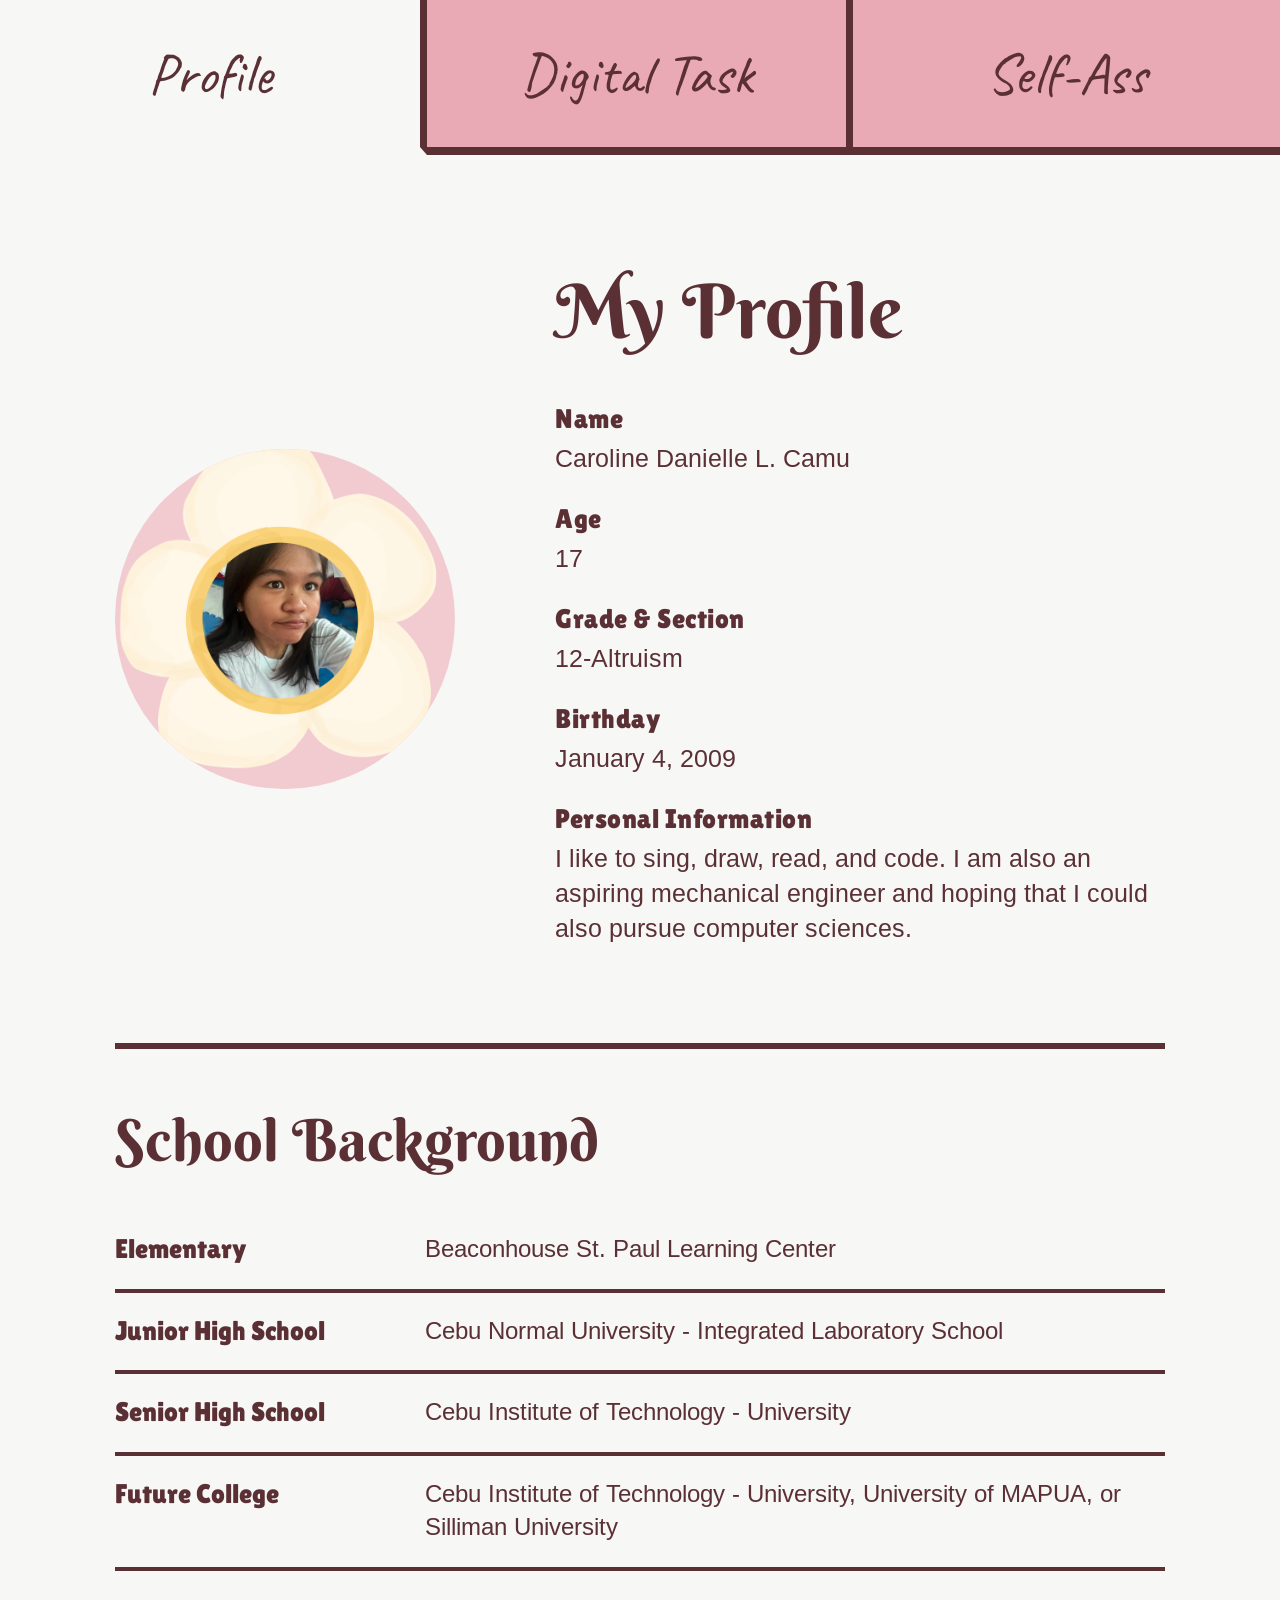
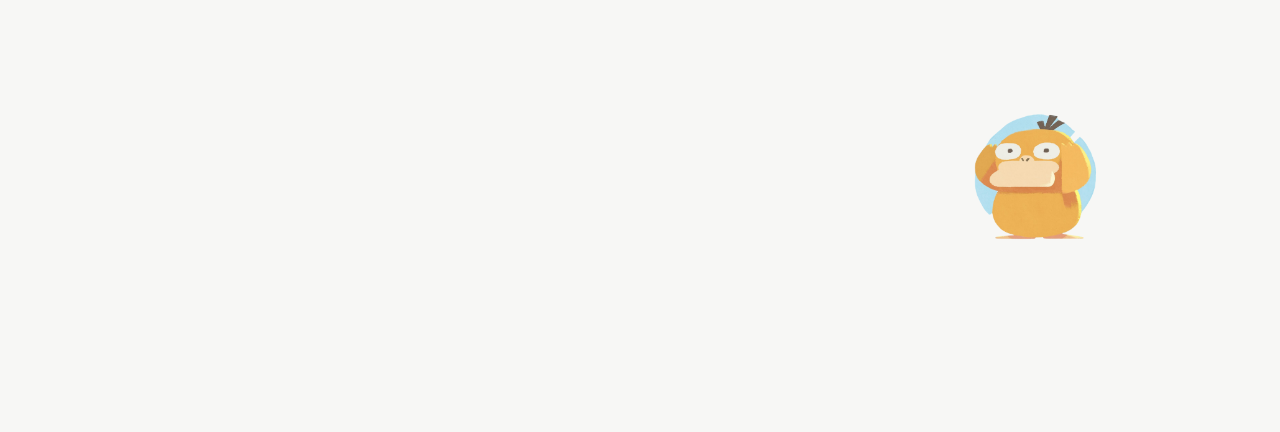
==== profile.html @ 73635ba9 "first commit" ====
<!DOCTYPE html>
<html lang="en">

<head>
    <meta charset="UTF-8">
    <meta name="viewport" content="width=device-width, initial-scale=1.0">

    <title>My Profile</title>

    <link rel="icon" type="image/png" href="ashets/me.png">

    <link href="https://fonts.googleapis.com/css2?family=Arimo:ital,wght@0,400..700;1,400..700&family=Berkshire+Swash&family=Caveat:wght@400..700&family=Lilita+One&family=Lobster&family=Nanum+Pen+Script&family=Share+Tech&display=swap" rel="stylesheet">

    <link rel="stylesheet" href="style.css">
</head>


<body class="section-page">

    <header class="topbar">

        <a href="profile.html" class="nav-item active">
            Profile
        </a>

        <a href="works.html" class="nav-item">
            Digital Task
        </a>

        <a href="selfass.html" class="nav-item">
            Self-Ass
        </a>

    </header>


    <main class="page-content">


        <section class="profile-layout">


            <!-- PROFILE PICTURE -->
            <div class="profile-picture">

                <img
                    src="ashets/me.png"
                    alt="Caroline's profile picture"
                >

            </div>


            <!-- PROFILE INFORMATION -->
            <div class="profile-info">

                <h1>
                    My Profile
                </h1>


                <div class="info-item">

                    <span class="info-label">
                        Name
                    </span>

                    <p>
                        Caroline Danielle L. Camu
                    </p>

                </div>


                <div class="info-item">

                    <span class="info-label">
                        Age
                    </span>

                    <p>
                        17
                    </p>

                </div>


                <!-- ONLY NEW INFORMATION -->
                <div class="info-item">

                    <span class="info-label">
                        Grade &amp; Section
                    </span>

                    <p>
                        12-Altruism
                    </p>

                </div>


                <div class="info-item">

                    <span class="info-label">
                        Birthday
                    </span>

                    <p>
                        January 4, 2009
                    </p>

                </div>


                <div class="info-item">

                    <span class="info-label">
                        Personal Information
                    </span>

                    <p class="long-text">
                        I like to sing, draw, read, and code.
                        I am also an aspiring mechanical engineer
                        and hoping that I could also pursue
                        computer sciences.
                    </p>

                </div>

            </div>

        </section>


        <!-- SCHOOL BACKGROUND -->

        <section class="school-section">

            <h2>
                School Background
            </h2>


            <div class="school-item">

                <span class="school-level">
                    Elementary
                </span>

                <p>
                    Beaconhouse St. Paul Learning Center
                </p>

            </div>


            <div class="school-item">

                <span class="school-level">
                    Junior High School
                </span>

                <p>
                    Cebu Normal University -
                    Integrated Laboratory School
                </p>

            </div>


            <div class="school-item">

                <span class="school-level">
                    Senior High School
                </span>

                <p>
                    Cebu Institute of Technology - University
                </p>

            </div>


            <div class="school-item">

                <span class="school-level">
                    Future College
                </span>

                <p>
                    Cebu Institute of Technology - University,
                    University of MAPUA, or Silliman University
                </p>

            </div>

        </section>


        <!-- DUCK DECORATION -->

        <div class="duck-decoration">

            <img
                src="ashets/duck.png"
                alt="Decorative duck"
            >

        </div>


    </main>

</body>

</html>
---- style.css ----
/* ==================================================
   GOOGLE FONTS
================================================== */

@import url('https://fonts.googleapis.com/css2?family=Arimo:ital,wght@0,400..700;1,400..700&family=Berkshire+Swash&family=Caveat:wght@400..700&family=Lilita+One&family=Lobster&family=Nanum+Pen+Script&family=Share+Tech&display=swap');


/* ==================================================
   COLORS
================================================== */

:root {
    --pink: #e9a9b5;
    --light-pink: #f1cbd0;
    --brown: #5b3035;
    --yellow: #f2b65d;
    --white: #f7f7f5;
}


/* ==================================================
   RESET
================================================== */

* {
    box-sizing: border-box;
    margin: 0;
    padding: 0;
}


html {
    min-height: 100%;
}


body {
    min-height: 100vh;
    background: var(--pink);
    color: var(--brown);
    font-family: 'Arimo', sans-serif;
}


/* ==================================================
   HEADER
================================================== */

.topbar {
    width: 100%;
    height: 155px;

    display: grid;
    grid-template-columns: 1fr 1fr 1fr;

    border-bottom: 8px solid var(--brown);

    position: relative;
    z-index: 10;
}


.nav-item {
    display: flex;
    align-items: center;
    justify-content: center;

    text-align: center;

    padding: 0 20px;

    background: var(--pink);
    color: var(--brown);

    text-decoration: none;

    font-family: 'Caveat', cursive;
    font-size: 58px;
    line-height: 1;

    border-right: 7px solid var(--brown);

    transition:
        background 0.2s ease,
        transform 0.2s ease;
}


.nav-item:last-child {
    border-right: none;
}


.nav-item:hover {
    background: var(--light-pink);
}


/* ==================================================
   ACTIVE HEADER
================================================== */

.nav-item.active {
    background: var(--white);

    border-bottom: 8px solid var(--white);

    margin-bottom: -8px;

    position: relative;
    z-index: 20;
}


/* ==================================================
   PAGE
================================================== */

.section-page {
    background: var(--pink);
}


.page-content {
    width: 100%;
    min-height: calc(100vh - 155px);

    background: var(--white);

    padding: 75px 9% 100px;

    position: relative;
    z-index: 5;
}


/* ==================================================
   PROFILE LAYOUT
================================================== */

.profile-layout {
    width: 100%;

    display: flex;
    align-items: center;

    gap: 100px;

    padding: 35px 0 70px;
}


/* ==================================================
   PROFILE PICTURE
   Circle stays the same size
================================================== */

.profile-picture {
    width: 340px;
    height: 340px;

    flex-shrink: 0;

    background: var(--light-pink);

    border-radius: 50%;

    overflow: hidden;

    display: flex;
    align-items: center;
    justify-content: center;
}


/* ==================================================
   PROFILE IMAGE
   Zoomed inside the circle
================================================== */

.profile-picture img {
    width: 125%;
    height: 125%;

    max-width: none;

    object-fit: cover;

    display: block;

    flex-shrink: 0;
}


/* ==================================================
   PROFILE INFORMATION
================================================== */

.profile-info {
    flex: 1;
}


.profile-info h1 {
    font-family: 'Berkshire Swash', cursive;

    font-size: 75px;

    font-weight: 400;

    margin-bottom: 45px;
}


/* ==================================================
   INFORMATION ITEMS
================================================== */

.info-item {
    margin-bottom: 27px;
}


.info-label {
    display: block;

    font-family: 'Lilita One', sans-serif;

    font-size: 27px;

    letter-spacing: 0.5px;

    margin-bottom: 7px;
}


.info-item p {
    font-family: 'Arimo', sans-serif;

    font-size: 25px;

    line-height: 1.4;
}


.long-text {
    max-width: 750px;
}


/* ==================================================
   SCHOOL BACKGROUND
================================================== */

.school-section {
    width: 100%;

    padding-top: 55px;

    border-top: 6px solid var(--brown);
}


.school-section h2 {
    font-family: 'Berkshire Swash', cursive;

    font-size: 58px;

    font-weight: 400;

    margin-bottom: 35px;
}


.school-item {
    display: grid;

    grid-template-columns: 280px 1fr;

    gap: 30px;

    align-items: start;

    padding: 22px 0;

    border-bottom: 4px solid var(--brown);

    font-size: 24px;
}


.school-level {
    font-family: 'Lilita One', sans-serif;

    font-size: 27px;
}


.school-item p {
    font-family: 'Arimo', sans-serif;

    line-height: 1.4;
}


/* ==================================================
   DUCK DECORATION
================================================== */

.duck-decoration {
    width: 100%;

    display: flex;

    justify-content: flex-end;

    align-items: flex-end;

    margin-top: 50px;

    padding-right: 20px;
}


.duck-decoration img {
    width: 220px;

    height: auto;

    display: block;
}


/* ==================================================
   DIGITAL TASKS
================================================== */

.tasks-section {
    width: 100%;

    min-height: 600px;
}


.tasks-section h1 {
    font-family: 'Berkshire Swash', cursive;

    font-size: 75px;

    font-weight: 400;

    margin-bottom: 55px;
}


/* ==================================================
   DIGITAL TASK CARD
================================================== */

.digital-task-card {
    width: 100%;

    max-width: 1100px;

    margin: 0 auto;

    text-align: center;
}


.digital-task-link {
    display: block;

    width: 100%;

    text-decoration: none;

    border-radius: 20px;

    overflow: hidden;

    transition:
        transform 0.25s ease,
        box-shadow 0.25s ease;
}


.digital-task-link:hover {
    transform: translateY(-8px);

    box-shadow: 0 12px 0 var(--brown);
}


.digital-task-image {
    display: block;

    width: 100%;
    height: auto;

    border-radius: 20px;

    border: 6px solid var(--brown);
}


.digital-task-card h2 {
    font-family: 'Arimo', sans-serif;

    font-size: 28px;

    font-weight: 700;

    line-height: 1.4;

    color: var(--brown);

    margin-top: 30px;
}


/* ==================================================
   SELF-ASSESSMENT
================================================== */

.assessment-section {
    width: 100%;

    min-height: 600px;
}


.assessment-card {
    width: 100%;

    background: var(--pink);

    padding: 45px 60px 55px;

    border-radius: 4px;

    border: 3px solid rgba(91, 48, 53, 0.08);
}


/* ==================================================
   ASSESSMENT TITLE
================================================== */

.assessment-card h1 {
    font-family: 'Caveat', cursive;

    font-size: 72px;

    font-weight: 500;

    color: var(--brown);

    margin-bottom: 25px;
}


/* ==================================================
   ASSESSMENT LINES
================================================== */

.assessment-line {
    width: 95%;

    height: 5px;

    background: var(--brown);

    border-radius: 50%;

    margin: 25px auto;

    transform: rotate(-1deg);
}


/* ==================================================
   ASSESSMENT ANSWER
================================================== */

.assessment-answer {
    font-family: 'Caveat', cursive;

    font-size: 32px;

    line-height: 1.4;

    color: var(--brown);

    max-width: 1200px;

    margin: 30px auto;

    text-align: left;
}


/* ==================================================
   TABLET
================================================== */

@media (max-width: 900px) {

    .topbar {
        height: 130px;
    }


    .nav-item {
        font-size: 43px;
        padding: 0 12px;
    }


    .page-content {
        min-height: calc(100vh - 130px);

        padding: 60px 7% 80px;
    }


    /* PROFILE */

    .profile-layout {
        flex-direction: column;

        align-items: flex-start;

        gap: 50px;
    }


    .profile-picture {
        width: 340px;
        height: 340px;
    }


    .profile-picture img {
        width: 125%;
        height: 125%;
    }


    .profile-info h1,
    .tasks-section h1 {
        font-size: 60px;
    }


    .info-label {
        font-size: 25px;
    }


    .info-item p {
        font-size: 23px;
    }


    /* SCHOOL */

    .school-item {
        grid-template-columns: 220px 1fr;
    }


    /* DIGITAL TASK */

    .digital-task-card {
        max-width: 800px;
    }


    /* SELF-ASSESSMENT */

    .assessment-card {
        padding: 40px;
    }


    .assessment-card h1 {
        font-size: 60px;
    }


    .assessment-answer {
        font-size: 29px;
    }


    /* DUCK */

    .duck-decoration img {
        width: 180px;
    }

}


/* ==================================================
   PHONE
================================================== */

@media (max-width: 600px) {

    /* HEADER */

    .topbar {
        height: 100px;
    }


    .nav-item {
        font-size: 27px;

        padding: 0 7px;

        border-right: 4px solid var(--brown);
    }


    .nav-item.active {
        border-bottom-width: 6px;
    }


    /* PAGE */

    .page-content {
        min-height: calc(100vh - 100px);

        padding: 45px 7% 70px;
    }


    /* PROFILE */

    .profile-layout {
        gap: 35px;

        padding-top: 10px;
    }


    .profile-picture {
        width: 280px;
        height: 280px;
    }


    .profile-picture img {
        width: 125%;
        height: 125%;
    }


    .profile-info h1,
    .tasks-section h1 {
        font-size: 48px;
    }


    .info-label {
        font-size: 23px;
    }


    .info-item p {
        font-size: 20px;
    }


    /* SCHOOL */

    .school-section h2 {
        font-size: 43px;
    }


    .school-item {
        grid-template-columns: 1fr;

        gap: 8px;

        font-size: 19px;
    }


    .school-level {
        font-size: 23px;
    }


    /* DIGITAL TASK */

    .digital-task-card {
        max-width: 100%;
    }


    .digital-task-link {
        border-radius: 18px;
    }


    .digital-task-image {
        border-radius: 18px;

        border-width: 4px;
    }


    .digital-task-card h2 {
        font-size: 21px;

        line-height: 1.35;

        margin-top: 22px;
    }


    /* SELF-ASSESSMENT */

    .assessment-card {
        padding: 30px 25px 35px;
    }


    .assessment-card h1 {
        font-size: 50px;
    }


    .assessment-answer {
        font-size: 25px;

        line-height: 1.4;
    }


    .assessment-line {
        width: 90%;
    }


    /* DUCK */

    .duck-decoration {
        justify-content: center;

        margin-top: 40px;

        padding-right: 0;
    }


    .duck-decoration img {
        width: 150px;
    }

}
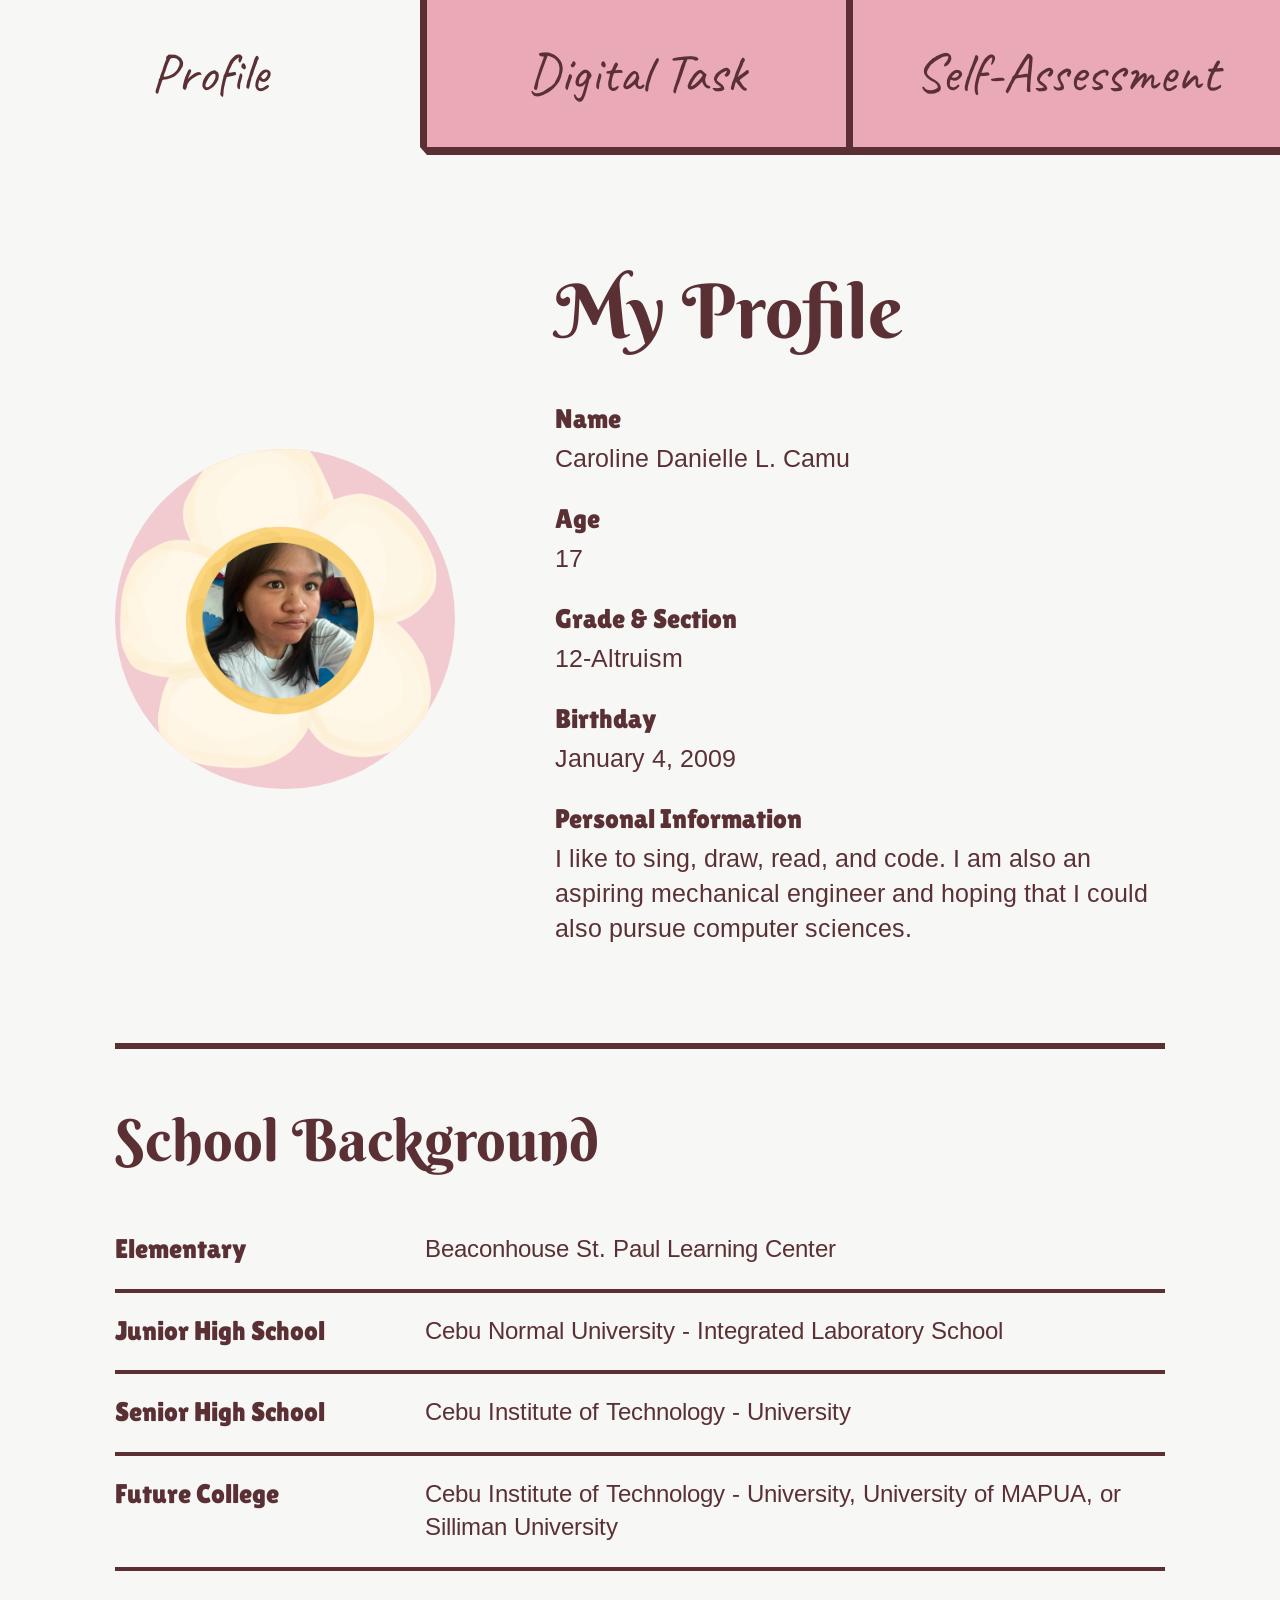
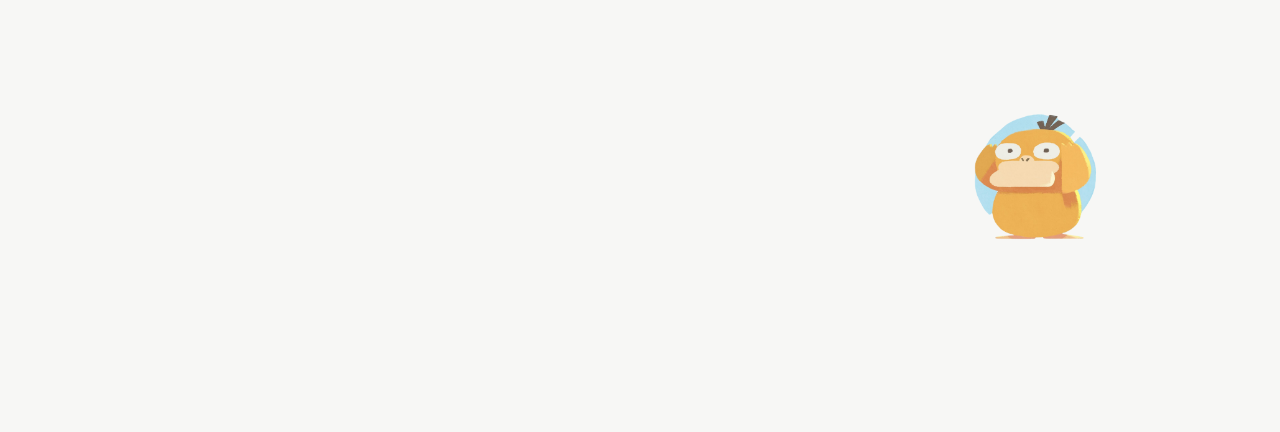
==== commit 5e5fbfeb: "Updated portfolio pages" ====
--- a/profile.html
+++ b/profile.html
@@ -2,6 +2,7 @@
 <html lang="en">
 
 <head>
+
     <meta charset="UTF-8">
     <meta name="viewport" content="width=device-width, initial-scale=1.0">
 
@@ -12,10 +13,14 @@
     <link href="https://fonts.googleapis.com/css2?family=Arimo:ital,wght@0,400..700;1,400..700&family=Berkshire+Swash&family=Caveat:wght@400..700&family=Lilita+One&family=Lobster&family=Nanum+Pen+Script&family=Share+Tech&display=swap" rel="stylesheet">
 
     <link rel="stylesheet" href="style.css">
+
 </head>
 
 
 <body class="section-page">
+
+
+    <!-- NAVIGATION -->
 
     <header class="topbar">
 
@@ -28,19 +33,22 @@
         </a>
 
         <a href="selfass.html" class="nav-item">
-            Self-Ass
+            Self-Assessment
         </a>
 
     </header>
 
 
+
+    <!-- PROFILE -->
+
     <main class="page-content">
 
-
         <section class="profile-layout">
 
 
             <!-- PROFILE PICTURE -->
+
             <div class="profile-picture">
 
                 <img
@@ -51,7 +59,9 @@
             </div>
 
 
-            <!-- PROFILE INFORMATION -->
+
+            <!-- INFORMATION -->
+
             <div class="profile-info">
 
                 <h1>
@@ -85,7 +95,6 @@
                 </div>
 
 
-                <!-- ONLY NEW INFORMATION -->
                 <div class="info-item">
 
                     <span class="info-label">
@@ -132,6 +141,7 @@
         </section>
 
 
+
         <!-- SCHOOL BACKGROUND -->
 
         <section class="school-section">
@@ -197,7 +207,8 @@
         </section>
 
 
-        <!-- DUCK DECORATION -->
+
+        <!-- DUCK -->
 
         <div class="duck-decoration">
 
--- a/style.css
+++ b/style.css
@@ -1,13 +1,9 @@
-/* ==================================================
-   GOOGLE FONTS
-================================================== */
-
 @import url('https://fonts.googleapis.com/css2?family=Arimo:ital,wght@0,400..700;1,400..700&family=Berkshire+Swash&family=Caveat:wght@400..700&family=Lilita+One&family=Lobster&family=Nanum+Pen+Script&family=Share+Tech&display=swap');
 
 
-/* ==================================================
+/* ==========================================
    COLORS
-================================================== */
+========================================== */
 
 :root {
     --pink: #e9a9b5;
@@ -18,9 +14,9 @@
 }
 
 
-/* ==================================================
+/* ==========================================
    RESET
-================================================== */
+========================================== */
 
 * {
     box-sizing: border-box;
@@ -36,32 +32,38 @@
 
 body {
     min-height: 100vh;
+
     background: var(--pink);
+
     color: var(--brown);
+
     font-family: 'Arimo', sans-serif;
 }
 
 
-/* ==================================================
+/* ==========================================
    HEADER
-================================================== */
+========================================== */
 
 .topbar {
     width: 100%;
     height: 155px;
 
     display: grid;
+
     grid-template-columns: 1fr 1fr 1fr;
 
     border-bottom: 8px solid var(--brown);
 
     position: relative;
+
     z-index: 10;
 }
 
 
 .nav-item {
     display: flex;
+
     align-items: center;
     justify-content: center;
 
@@ -70,12 +72,15 @@
     padding: 0 20px;
 
     background: var(--pink);
+
     color: var(--brown);
 
     text-decoration: none;
 
     font-family: 'Caveat', cursive;
-    font-size: 58px;
+
+    font-size: 55px;
+
     line-height: 1;
 
     border-right: 7px solid var(--brown);
@@ -96,9 +101,9 @@
 }
 
 
-/* ==================================================
+/* ==========================================
    ACTIVE HEADER
-================================================== */
+========================================== */
 
 .nav-item.active {
     background: var(--white);
@@ -108,13 +113,14 @@
     margin-bottom: -8px;
 
     position: relative;
+
     z-index: 20;
 }
 
 
-/* ==================================================
-   PAGE
-================================================== */
+/* ==========================================
+   MAIN PAGE
+========================================== */
 
 .section-page {
     background: var(--pink);
@@ -123,6 +129,7 @@
 
 .page-content {
     width: 100%;
+
     min-height: calc(100vh - 155px);
 
     background: var(--white);
@@ -130,18 +137,20 @@
     padding: 75px 9% 100px;
 
     position: relative;
+
     z-index: 5;
 }
 
 
-/* ==================================================
-   PROFILE LAYOUT
-================================================== */
+/* ==========================================
+   PROFILE
+========================================== */
 
 .profile-layout {
     width: 100%;
 
     display: flex;
+
     align-items: center;
 
     gap: 100px;
@@ -149,11 +158,6 @@
     padding: 35px 0 70px;
 }
 
-
-/* ==================================================
-   PROFILE PICTURE
-   Circle stays the same size
-================================================== */
 
 .profile-picture {
     width: 340px;
@@ -168,15 +172,12 @@
     overflow: hidden;
 
     display: flex;
+
     align-items: center;
+
     justify-content: center;
 }
 
-
-/* ==================================================
-   PROFILE IMAGE
-   Zoomed inside the circle
-================================================== */
 
 .profile-picture img {
     width: 125%;
@@ -187,14 +188,8 @@
     object-fit: cover;
 
     display: block;
-
-    flex-shrink: 0;
-}
-
-
-/* ==================================================
-   PROFILE INFORMATION
-================================================== */
+}
+
 
 .profile-info {
     flex: 1;
@@ -212,10 +207,6 @@
 }
 
 
-/* ==================================================
-   INFORMATION ITEMS
-================================================== */
-
 .info-item {
     margin-bottom: 27px;
 }
@@ -228,8 +219,6 @@
 
     font-size: 27px;
 
-    letter-spacing: 0.5px;
-
     margin-bottom: 7px;
 }
 
@@ -248,9 +237,9 @@
 }
 
 
-/* ==================================================
+/* ==========================================
    SCHOOL BACKGROUND
-================================================== */
+========================================== */
 
 .school-section {
     width: 100%;
@@ -303,9 +292,9 @@
 }
 
 
-/* ==================================================
-   DUCK DECORATION
-================================================== */
+/* ==========================================
+   DUCK
+========================================== */
 
 .duck-decoration {
     width: 100%;
@@ -331,9 +320,9 @@
 }
 
 
-/* ==================================================
+/* ==========================================
    DIGITAL TASKS
-================================================== */
+========================================== */
 
 .tasks-section {
     width: 100%;
@@ -352,10 +341,6 @@
     margin-bottom: 55px;
 }
 
-
-/* ==================================================
-   DIGITAL TASK CARD
-================================================== */
 
 .digital-task-card {
     width: 100%;
@@ -396,6 +381,7 @@
     display: block;
 
     width: 100%;
+
     height: auto;
 
     border-radius: 20px;
@@ -419,9 +405,9 @@
 }
 
 
-/* ==================================================
+/* ==========================================
    SELF-ASSESSMENT
-================================================== */
+========================================== */
 
 .assessment-section {
     width: 100%;
@@ -442,10 +428,6 @@
     border: 3px solid rgba(91, 48, 53, 0.08);
 }
 
-
-/* ==================================================
-   ASSESSMENT TITLE
-================================================== */
 
 .assessment-card h1 {
     font-family: 'Caveat', cursive;
@@ -460,9 +442,18 @@
 }
 
 
-/* ==================================================
-   ASSESSMENT LINES
-================================================== */
+.assessment-card h2 {
+    font-family: 'Caveat', cursive;
+
+    font-size: 52px;
+
+    font-weight: 600;
+
+    color: var(--brown);
+
+    margin: 30px 0;
+}
+
 
 .assessment-line {
     width: 95%;
@@ -479,10 +470,6 @@
 }
 
 
-/* ==================================================
-   ASSESSMENT ANSWER
-================================================== */
-
 .assessment-answer {
     font-family: 'Caveat', cursive;
 
@@ -500,9 +487,9 @@
 }
 
 
-/* ==================================================
+/* ==========================================
    TABLET
-================================================== */
+========================================== */
 
 @media (max-width: 900px) {
 
@@ -512,7 +499,8 @@
 
 
     .nav-item {
-        font-size: 43px;
+        font-size: 40px;
+
         padding: 0 12px;
     }
 
@@ -524,26 +512,12 @@
     }
 
 
-    /* PROFILE */
-
     .profile-layout {
         flex-direction: column;
 
         align-items: flex-start;
 
         gap: 50px;
-    }
-
-
-    .profile-picture {
-        width: 340px;
-        height: 340px;
-    }
-
-
-    .profile-picture img {
-        width: 125%;
-        height: 125%;
     }
 
 
@@ -553,32 +527,11 @@
     }
 
 
-    .info-label {
-        font-size: 25px;
-    }
-
-
-    .info-item p {
-        font-size: 23px;
-    }
-
-
-    /* SCHOOL */
-
     .school-item {
         grid-template-columns: 220px 1fr;
     }
 
 
-    /* DIGITAL TASK */
-
-    .digital-task-card {
-        max-width: 800px;
-    }
-
-
-    /* SELF-ASSESSMENT */
-
     .assessment-card {
         padding: 40px;
     }
@@ -594,8 +547,6 @@
     }
 
 
-    /* DUCK */
-
     .duck-decoration img {
         width: 180px;
     }
@@ -603,13 +554,11 @@
 }
 
 
-/* ==================================================
+/* ==========================================
    PHONE
-================================================== */
+========================================== */
 
 @media (max-width: 600px) {
-
-    /* HEADER */
 
     .topbar {
         height: 100px;
@@ -617,20 +566,13 @@
 
 
     .nav-item {
-        font-size: 27px;
+        font-size: 25px;
 
         padding: 0 7px;
 
         border-right: 4px solid var(--brown);
     }
 
-
-    .nav-item.active {
-        border-bottom-width: 6px;
-    }
-
-
-    /* PAGE */
 
     .page-content {
         min-height: calc(100vh - 100px);
@@ -638,8 +580,6 @@
         padding: 45px 7% 70px;
     }
 
-
-    /* PROFILE */
 
     .profile-layout {
         gap: 35px;
@@ -654,12 +594,6 @@
     }
 
 
-    .profile-picture img {
-        width: 125%;
-        height: 125%;
-    }
-
-
     .profile-info h1,
     .tasks-section h1 {
         font-size: 48px;
@@ -676,8 +610,6 @@
     }
 
 
-    /* SCHOOL */
-
     .school-section h2 {
         font-size: 43px;
     }
@@ -697,35 +629,10 @@
     }
 
 
-    /* DIGITAL TASK */
-
-    .digital-task-card {
-        max-width: 100%;
-    }
-
-
-    .digital-task-link {
-        border-radius: 18px;
-    }
-
-
-    .digital-task-image {
-        border-radius: 18px;
-
-        border-width: 4px;
-    }
-
-
     .digital-task-card h2 {
         font-size: 21px;
-
-        line-height: 1.35;
-
-        margin-top: 22px;
-    }
-
-
-    /* SELF-ASSESSMENT */
+    }
+
 
     .assessment-card {
         padding: 30px 25px 35px;
@@ -737,6 +644,11 @@
     }
 
 
+    .assessment-card h2 {
+        font-size: 40px;
+    }
+
+
     .assessment-answer {
         font-size: 25px;
 
@@ -744,13 +656,6 @@
     }
 
 
-    .assessment-line {
-        width: 90%;
-    }
-
-
-    /* DUCK */
-
     .duck-decoration {
         justify-content: center;
 
